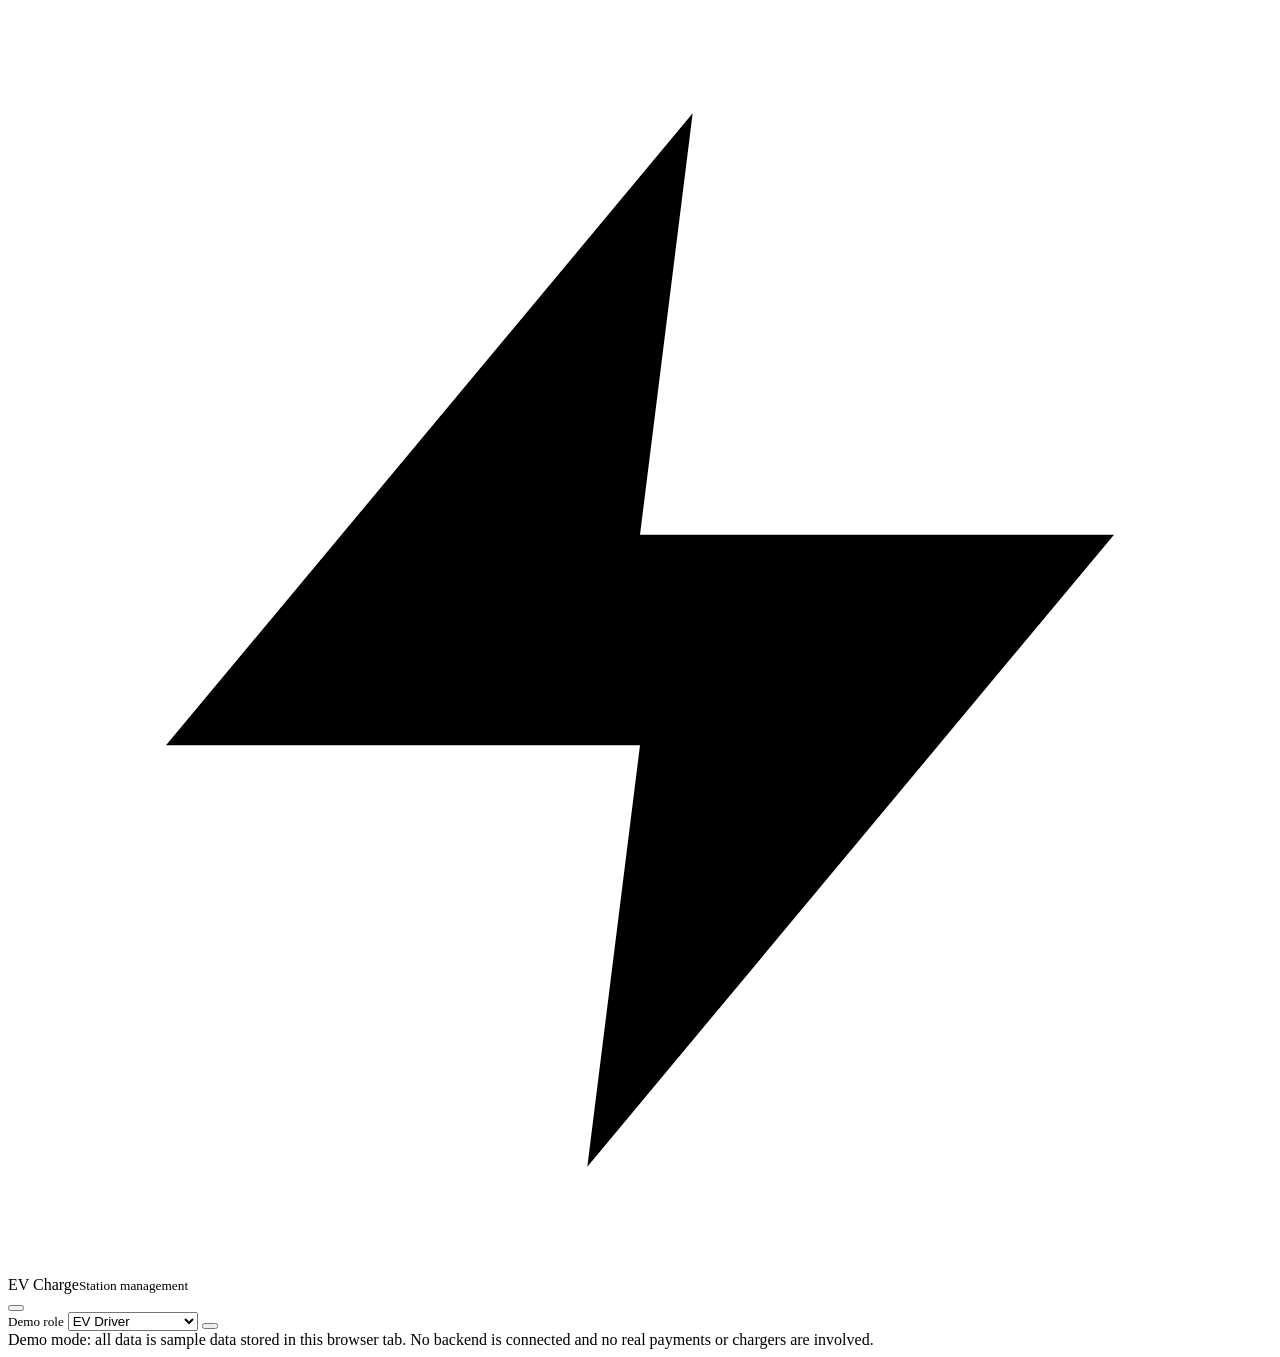
==== book.html @ 9bc51831 "Add files via upload" ====
<!DOCTYPE html>
<html lang="en">
<head>
<meta charset="utf-8">
<meta name="viewport" content="width=device-width, initial-scale=1, viewport-fit=cover">
<title>Book a Slot | EV Charge</title>
<link rel="preconnect" href="https://fonts.googleapis.com">
<link rel="preconnect" href="https://fonts.gstatic.com" crossorigin>
<link href="https://fonts.googleapis.com/css2?family=DM+Sans:wght@400;500;600;700&display=swap" rel="stylesheet">
<link rel="stylesheet" href="css/base.css">
<link rel="stylesheet" href="css/layout.css">
<link rel="stylesheet" href="css/components.css">
<script>try{var t=localStorage.getItem("ev-theme");if(t&&t!=="auto")document.documentElement.setAttribute("data-theme",t)}catch(e){}</script>
</head>
<body data-roles="user" data-nav="book.html">
<div class="app">
  <aside class="sidebar" id="sidebar" aria-label="Main navigation">
    <div class="brand"><span class="logo"><svg class="icon" viewBox="0 0 24 24"><path d="M13 2L3 14h9l-1 8 10-12h-9z"/></svg></span><span>EV Charge<small>Station management</small></span></div>
    <nav class="nav" id="nav"></nav>
    <div class="side-foot" id="sideFoot"></div>
  </aside>
  <div class="scrim" id="scrim"></div>
  <div class="main">
    <header class="topbar">
      <button class="btn icon-btn menu-btn" id="menuBtn" aria-label="Open navigation"></button>
      <div class="spacer"></div>
      <label class="row role-lbl muted" for="roleSel" style="font-size:.82rem">Demo role</label>
      <select class="input ctl" id="roleSel" style="width:auto;min-width:130px" aria-label="Demo role">
        <option value="user">EV Driver</option><option value="operator">Station Operator</option><option value="admin">Admin</option>
      </select>
      <button class="btn icon-btn" id="themeBtn" aria-label="Toggle dark and light mode"></button>
    </header>
    <div class="demo-banner">Demo mode: all data is sample data stored in this browser tab. No backend is connected and no real payments or chargers are involved.</div>
    <main class="content" id="view"></main>
  </div>
</div>
<div class="toast-wrap" id="toasts" aria-live="polite"></div>
<dialog id="dlg"></dialog>
<script src="js/common.js"></script>
<script src="js/pages/book.js"></script>
</body>
</html>
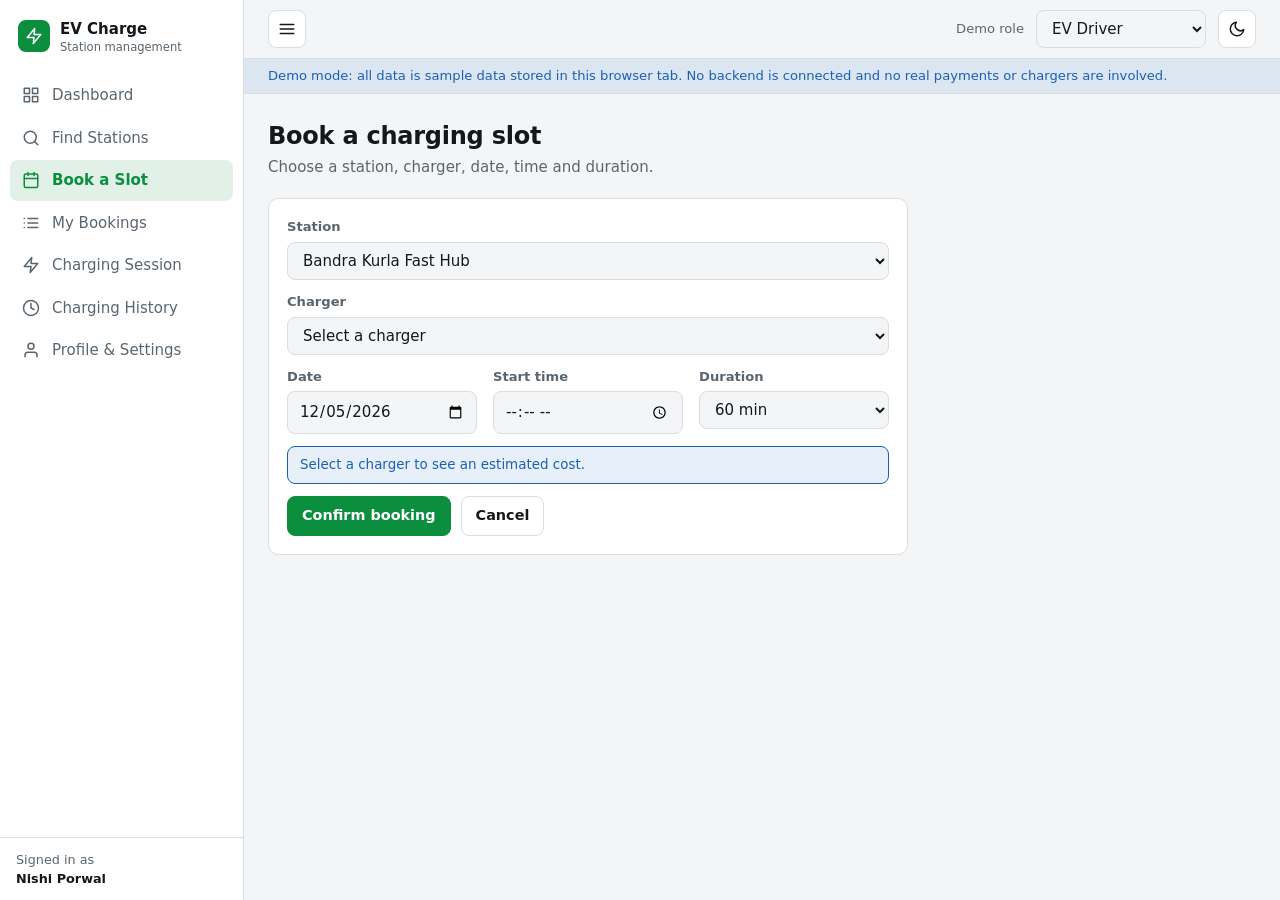
==== commit cd7cd0b8: "Update stylesheet and script links in book.html" ====
--- a/book.html
+++ b/book.html
@@ -7,9 +7,9 @@
 <link rel="preconnect" href="https://fonts.googleapis.com">
 <link rel="preconnect" href="https://fonts.gstatic.com" crossorigin>
 <link href="https://fonts.googleapis.com/css2?family=DM+Sans:wght@400;500;600;700&display=swap" rel="stylesheet">
-<link rel="stylesheet" href="css/base.css">
-<link rel="stylesheet" href="css/layout.css">
-<link rel="stylesheet" href="css/components.css">
+<link rel="stylesheet" href="base.css">
+<link rel="stylesheet" href="layout.css">
+<link rel="stylesheet" href="components.css">
 <script>try{var t=localStorage.getItem("ev-theme");if(t&&t!=="auto")document.documentElement.setAttribute("data-theme",t)}catch(e){}</script>
 </head>
 <body data-roles="user" data-nav="book.html">
@@ -36,7 +36,7 @@
 </div>
 <div class="toast-wrap" id="toasts" aria-live="polite"></div>
 <dialog id="dlg"></dialog>
-<script src="js/common.js"></script>
-<script src="js/pages/book.js"></script>
+<script src="common.js"></script>
+<script src="book.js"></script>
 </body>
 </html>
--- a/base.css
+++ b/base.css
@@ -0,0 +1,33 @@
+/* base.css - theme variables, reset, typography */
+:root{
+  --bg:#f3f5f6;--surface:#ffffff;--surface-2:#eef1f3;--border:#d9dee2;
+  --text:#14181b;--muted:#5a666f;--accent:#0b8f3f;--accent-soft:rgba(11,143,63,.12);--on-accent:#ffffff;
+  --warn:#a15c00;--warn-soft:rgba(161,92,0,.12);--danger:#c0262d;--danger-soft:rgba(192,38,45,.1);--info:#1c5fb8;--info-soft:rgba(28,95,184,.1);
+  --radius:10px;--sidebar-w:244px;
+  box-sizing:border-box;padding-top:env(safe-area-inset-top,0px);padding-bottom:env(safe-area-inset-bottom,0px);
+}
+@media (prefers-color-scheme:dark){
+  :root:not([data-theme="light"]){
+    --bg:#121416;--surface:#1a1d21;--surface-2:#22262b;--border:#2d3238;
+    --text:#e9edf0;--muted:#99a4ad;--accent:#2be07a;--accent-soft:rgba(43,224,122,.13);--on-accent:#06210f;
+    --warn:#f0b04a;--warn-soft:rgba(240,176,74,.13);--danger:#ff6b70;--danger-soft:rgba(255,107,112,.13);--info:#6fb0ff;--info-soft:rgba(111,176,255,.13);
+  }
+}
+:root[data-theme="dark"]{
+  --bg:#121416;--surface:#1a1d21;--surface-2:#22262b;--border:#2d3238;
+  --text:#e9edf0;--muted:#99a4ad;--accent:#2be07a;--accent-soft:rgba(43,224,122,.13);--on-accent:#06210f;
+  --warn:#f0b04a;--warn-soft:rgba(240,176,74,.13);--danger:#ff6b70;--danger-soft:rgba(255,107,112,.13);--info:#6fb0ff;--info-soft:rgba(111,176,255,.13);
+}
+*,*::before,*::after{box-sizing:border-box}
+html{height:100%;scroll-padding-top:env(safe-area-inset-top,0px)}
+body{margin:0;min-height:100%;background:var(--bg);color:var(--text);font-family:"DM Sans",system-ui,-apple-system,"Segoe UI",Roboto,sans-serif;font-size:15px;line-height:1.5}
+h1,h2,h3,p{margin:0}
+h1{font-size:1.5rem;font-weight:700;letter-spacing:-.01em}
+h2{font-size:1.05rem;font-weight:600}
+h3{font-size:.95rem;font-weight:600}
+a{color:inherit;text-decoration:none}
+button,input,select{font:inherit;color:inherit}
+:focus-visible{outline:2px solid var(--accent);outline-offset:2px}
+.icon{width:18px;height:18px;fill:none;stroke:currentColor;stroke-width:2;stroke-linecap:round;stroke-linejoin:round;flex:none}
+
+@media (prefers-reduced-motion:reduce){*{animation:none!important;transition:none!important}}
--- a/layout.css
+++ b/layout.css
@@ -0,0 +1,30 @@
+/* layout.css - sidebar, top bar, page container */
+/* layout */
+.app{display:flex;min-height:100vh}
+.sidebar{width:var(--sidebar-w);background:var(--surface);border-right:1px solid var(--border);display:flex;flex-direction:column;position:fixed;inset:0 auto 0 0;z-index:30;transition:transform .2s ease;padding-top:env(safe-area-inset-top,0px)}
+.brand{display:flex;align-items:center;gap:10px;padding:18px 18px 14px;font-weight:700}
+.brand .logo{width:32px;height:32px;border-radius:8px;background:var(--accent);color:var(--on-accent);display:grid;place-items:center}
+.brand small{display:block;font-weight:500;color:var(--muted);font-size:.72rem;line-height:1.1}
+.nav{padding:8px 10px;display:flex;flex-direction:column;gap:2px;overflow-y:auto;flex:1}
+.nav a{display:flex;align-items:center;gap:12px;padding:9px 12px;border-radius:8px;color:var(--muted);font-weight:500}
+.nav a:hover{background:var(--surface-2);color:var(--text)}
+.nav a.active{background:var(--accent-soft);color:var(--accent);font-weight:600}
+.side-foot{padding:12px 16px;border-top:1px solid var(--border);font-size:.8rem;color:var(--muted)}
+.main{flex:1;margin-left:var(--sidebar-w);min-width:0;display:flex;flex-direction:column}
+.topbar{position:sticky;top:0;z-index:20;background:var(--bg);border-bottom:1px solid var(--border);display:flex;align-items:center;gap:12px;padding:10px 24px;padding-top:calc(10px + env(safe-area-inset-top,0px))}
+.topbar .spacer{flex:1}
+.menu-btn{display:none}
+.content{padding:24px;max-width:1180px;width:100%;margin:0 auto}
+.scrim{display:none}
+.demo-banner{background:var(--info-soft);color:var(--info);padding:7px 24px;font-size:.82rem;border-bottom:1px solid var(--border)}
+
+@media (max-width:860px){
+  .sidebar{transform:translateX(-100%)}
+  .sidebar.open{transform:none;box-shadow:0 0 40px rgba(0,0,0,.5)}
+  .scrim.show{display:block;position:fixed;inset:0;background:rgba(0,0,0,.5);z-index:25}
+  .main{margin-left:0}
+  .menu-btn{display:inline-flex}
+  .content{padding:16px}
+  .topbar,.demo-banner{padding-left:16px;padding-right:16px}
+}
+@media (max-width:620px){.role-lbl{display:none}}
--- a/components.css
+++ b/components.css
@@ -0,0 +1,67 @@
+/* components.css - buttons, forms, cards, tables, badges, dialogs */
+/* controls */
+.btn{display:inline-flex;align-items:center;justify-content:center;gap:8px;border:1px solid var(--border);background:var(--surface);padding:8px 14px;border-radius:8px;cursor:pointer;font-weight:600;font-size:.9rem;min-height:38px}
+.btn:hover{background:var(--surface-2)}
+.btn.primary{background:var(--accent);color:var(--on-accent);border-color:var(--accent)}
+.btn.primary:hover{filter:brightness(1.07)}
+.btn.danger{color:var(--danger);border-color:var(--danger)}
+.btn.danger:hover{background:var(--danger-soft)}
+.btn.sm{padding:4px 10px;min-height:30px;font-size:.82rem}
+.btn[disabled]{opacity:.5;cursor:not-allowed}
+.icon-btn{width:38px;padding:0}
+.field{display:flex;flex-direction:column;gap:5px;min-width:0}
+.field label{font-size:.82rem;font-weight:600;color:var(--muted)}
+.input,select.input{background:var(--bg);border:1px solid var(--border);border-radius:8px;padding:8px 11px;min-height:38px;width:100%}
+.input:focus{border-color:var(--accent)}
+.err{color:var(--danger);font-size:.8rem}
+.input.invalid{border-color:var(--danger)}
+.grid{display:grid;gap:16px}
+.g2{grid-template-columns:repeat(2,minmax(0,1fr))}
+.g3{grid-template-columns:repeat(3,minmax(0,1fr))}
+.g4{grid-template-columns:repeat(4,minmax(0,1fr))}
+.gauto{grid-template-columns:repeat(auto-fill,minmax(290px,1fr))}
+.card{background:var(--surface);border:1px solid var(--border);border-radius:var(--radius);padding:18px}
+.card-head{display:flex;align-items:center;justify-content:space-between;gap:10px;margin-bottom:12px;flex-wrap:wrap}
+.page-head{display:flex;align-items:flex-start;justify-content:space-between;gap:12px;margin-bottom:20px;flex-wrap:wrap}
+.page-head p{color:var(--muted);margin-top:2px}
+.stat .num{font-size:1.7rem;font-weight:700;letter-spacing:-.02em;line-height:1.15}
+.stat .lbl{color:var(--muted);font-size:.85rem}
+.muted{color:var(--muted)}
+.row{display:flex;align-items:center;gap:10px;flex-wrap:wrap}
+.row.between{justify-content:space-between}
+.stack{display:flex;flex-direction:column;gap:12px}
+.badge{display:inline-flex;align-items:center;gap:6px;padding:2px 9px;border-radius:99px;font-size:.76rem;font-weight:600;background:var(--surface-2);color:var(--muted);white-space:nowrap}
+.badge.ok{background:var(--accent-soft);color:var(--accent)}
+.badge.warn{background:var(--warn-soft);color:var(--warn)}
+.badge.bad{background:var(--danger-soft);color:var(--danger)}
+.badge.info{background:var(--info-soft);color:var(--info)}
+.dot{width:7px;height:7px;border-radius:50%;background:currentColor}
+.tabs{display:flex;gap:4px;border-bottom:1px solid var(--border);margin-bottom:16px;overflow-x:auto}
+.tab{background:none;border:0;padding:9px 14px;cursor:pointer;color:var(--muted);font-weight:600;border-bottom:2px solid transparent;white-space:nowrap}
+.tab.active{color:var(--accent);border-bottom-color:var(--accent)}
+.tbl-wrap{overflow-x:auto;border:1px solid var(--border);border-radius:var(--radius);background:var(--surface)}
+table{width:100%;border-collapse:collapse;font-size:.9rem}
+th,td{text-align:left;padding:10px 14px;border-bottom:1px solid var(--border);white-space:nowrap}
+th{color:var(--muted);font-weight:600;font-size:.8rem;background:var(--surface-2)}
+tr:last-child td{border-bottom:0}
+.empty{text-align:center;padding:36px 16px;color:var(--muted)}
+.empty h3{color:var(--text);margin-bottom:4px}
+.meter{height:8px;background:var(--surface-2);border-radius:99px;overflow:hidden}
+.meter>span{display:block;height:100%;background:var(--accent)}
+.kv{display:grid;grid-template-columns:auto 1fr;gap:6px 18px}
+.kv dt{color:var(--muted)}.kv dd{margin:0;font-weight:600}
+.list-item{display:flex;align-items:center;justify-content:space-between;gap:10px;padding:10px 0;border-bottom:1px solid var(--border);flex-wrap:wrap}
+.list-item:last-child{border-bottom:0}
+.toggle{display:inline-flex;align-items:center;gap:8px}
+.toast-wrap{position:fixed;right:16px;bottom:calc(16px + env(safe-area-inset-bottom,0px));display:flex;flex-direction:column;gap:8px;z-index:60}
+.toast{background:var(--surface);border:1px solid var(--border);border-left:4px solid var(--accent);padding:10px 14px;border-radius:8px;box-shadow:0 6px 20px rgba(0,0,0,.25);max-width:320px;animation:pop .18s ease}
+.toast.bad{border-left-color:var(--danger)}
+@keyframes pop{from{opacity:0;transform:translateY(6px)}to{opacity:1;transform:none}}
+dialog{background:var(--surface);color:var(--text);border:1px solid var(--border);border-radius:var(--radius);padding:22px;width:min(460px,calc(100vw - 28px))}
+dialog::backdrop{background:rgba(0,0,0,.55)}
+.sim-box{border:1px dashed var(--info);background:var(--info-soft);color:var(--info);padding:8px 12px;border-radius:8px;font-size:.84rem}
+.big-timer{font-size:2.4rem;font-weight:700;letter-spacing:-.02em;font-variant-numeric:tabular-nums}
+.ctl select.input{min-width:150px}
+
+@media (max-width:1000px){.g4{grid-template-columns:repeat(2,minmax(0,1fr))}.g3{grid-template-columns:repeat(2,minmax(0,1fr))}}
+@media (max-width:620px){.g2,.g3,.g4{grid-template-columns:1fr}}
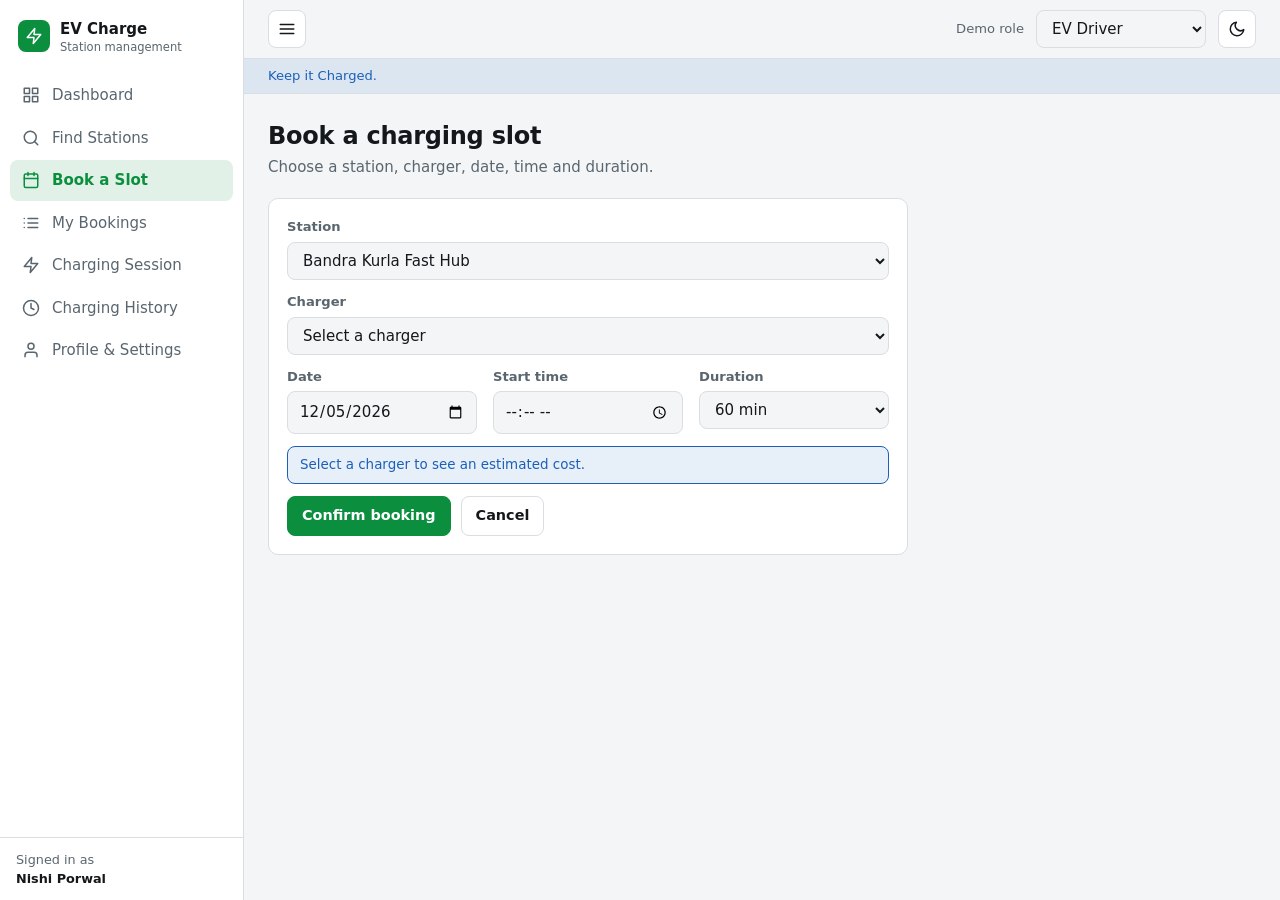
==== commit 6c7402be: "Update book.html" ====
--- a/book.html
+++ b/book.html
@@ -25,12 +25,12 @@
       <button class="btn icon-btn menu-btn" id="menuBtn" aria-label="Open navigation"></button>
       <div class="spacer"></div>
       <label class="row role-lbl muted" for="roleSel" style="font-size:.82rem">Demo role</label>
-      <select class="input ctl" id="roleSel" style="width:auto;min-width:130px" aria-label="Demo role">
+      <select class="input ctl" id="roleSel" style="width:auto;min-width:130px" aria-label="Role">
         <option value="user">EV Driver</option><option value="operator">Station Operator</option><option value="admin">Admin</option>
       </select>
       <button class="btn icon-btn" id="themeBtn" aria-label="Toggle dark and light mode"></button>
     </header>
-    <div class="demo-banner">Demo mode: all data is sample data stored in this browser tab. No backend is connected and no real payments or chargers are involved.</div>
+    <div class="demo-banner">Keep it Charged.</div>
     <main class="content" id="view"></main>
   </div>
 </div>
